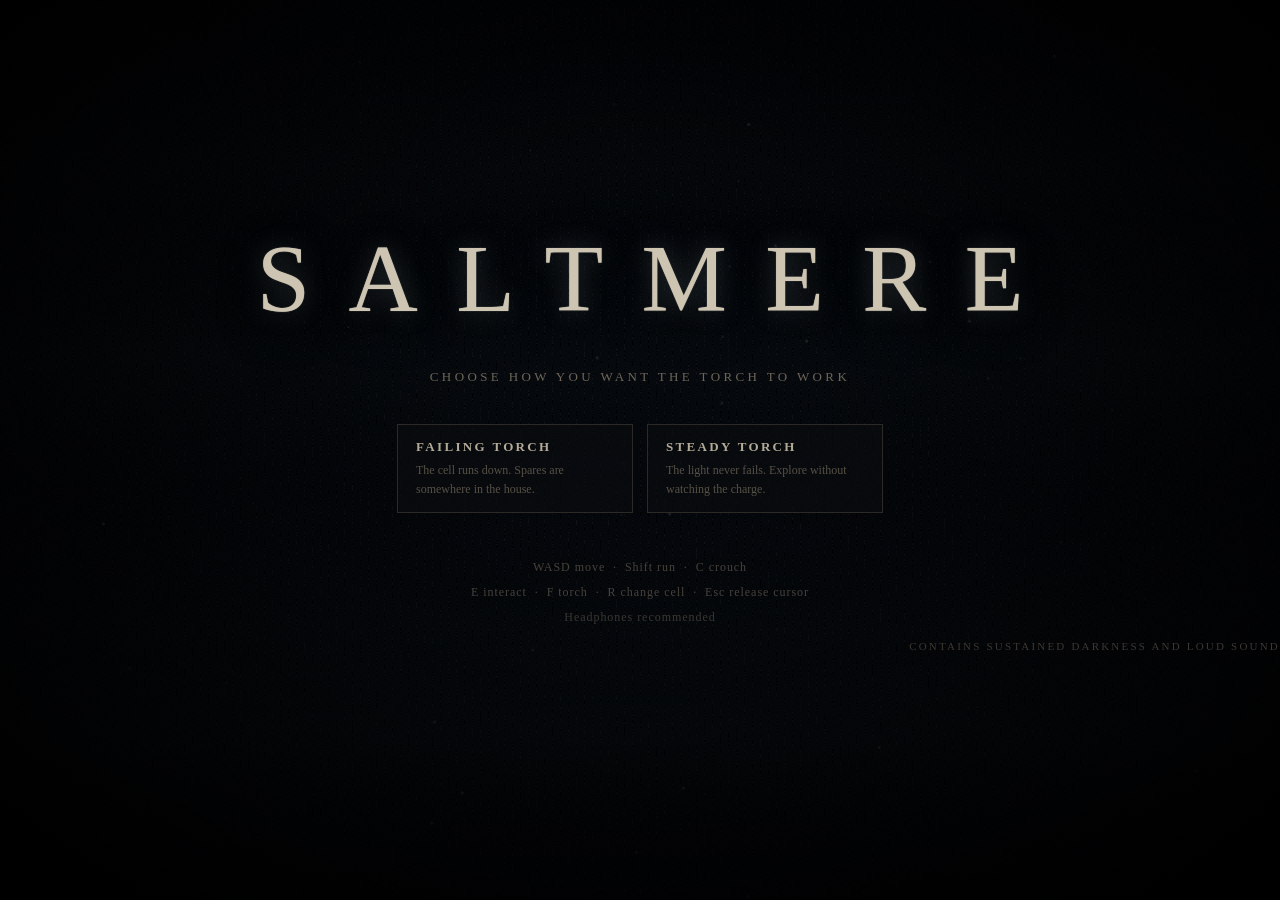
==== saltmere/index.html @ f0e635aa "Host SALTMERE on the site, behind its own Games button The game is the Vite build served as a static" ====
<!doctype html>
<html lang="en">
<head>
	<meta charset="utf-8" />
	<meta name="viewport" content="width=device-width, initial-scale=1" />
	<title>SALTMERE</title>
	<style>
		:root { color-scheme: dark; }
		* { margin: 0; padding: 0; box-sizing: border-box; }
		html, body { width: 100%; height: 100%; overflow: hidden; background: #000; }
		body { font-family: "Iowan Old Style", Palatino, Georgia, serif; color: #cfc9be; }
		canvas { display: block; }

		#hud { position: fixed; inset: 0; pointer-events: none; user-select: none; }

		/* Interaction prompt — deliberately small and low-contrast. */
		#prompt {
			position: absolute; left: 50%; top: 56%; transform: translateX(-50%);
			font-size: 15px; letter-spacing: .04em; color: #b8b2a6;
			opacity: 0; transition: opacity .18s ease; text-shadow: 0 1px 3px #000;
		}
		#prompt.on { opacity: .85; }

		/* Mara's internal line. Never more than one sentence. */
		#subtitle {
			position: absolute; left: 50%; bottom: 12%; transform: translateX(-50%);
			max-width: 46ch; text-align: center; font-size: 17px; line-height: 1.5;
			font-style: italic; color: #c9c3b7; opacity: 0;
			transition: opacity 1.1s ease; text-shadow: 0 2px 6px #000;
		}
		#subtitle.on { opacity: .92; }

		#vignette {
			position: absolute; inset: 0;
			background: radial-gradient(ellipse at center, transparent 42%, rgba(0,0,0,.72) 100%);
		}

		/* Fade layer used for blackouts, blinks, and scene transitions. */
		#fade {
			position: absolute; inset: 0; background: #000; opacity: 1;
			transition: opacity 1.6s ease;
		}

		/* ---- title ----
		   The old one was tasteful, which is the wrong register entirely. This
		   is a photograph of a drowned room: something breathing behind the
		   title, water-light crawling on it, and a figure that is only ever
		   almost there. */
		#title {
			position: fixed; inset: 0; display: flex; flex-direction: column;
			align-items: center; justify-content: center; gap: 2.2rem;
			background: #000; z-index: 10; cursor: pointer; overflow: hidden;
		}
		#title canvas.tbg {
			position: absolute; inset: 0; width: 100%; height: 100%;
			z-index: 0; opacity: .92;
		}
		#title .tvig {
			position: absolute; inset: 0; z-index: 1; pointer-events: none;
			background:
				radial-gradient(ellipse at 50% 46%, transparent 18%, rgba(0,0,0,.55) 58%, #000 92%);
		}
		#title > *:not(canvas):not(.tvig) { position: relative; z-index: 2; }

		#title h1 {
			font-size: clamp(2.8rem, 10vw, 6rem); font-weight: 400;
			letter-spacing: .40em; text-indent: .40em;
			color: #cdc4b2;
			text-shadow:
				0 0 1px rgba(220,212,196,.7),
				0 0 26px rgba(140,160,170,.30),
				0 10px 44px rgba(0,0,0,.95);
			animation: tflick 7s infinite steps(1);
		}
		/* Mains-frequency stutter, not a smooth pulse. */
		@keyframes tflick {
			0%,  6%   { opacity: 1;   }
			6.5%      { opacity: .28; }
			7%        { opacity: .95; }
			7.4%      { opacity: .42; }
			8%,  61%  { opacity: 1;   }
			61.6%     { opacity: .18; }
			62.3%     { opacity: 1;   }
			83%       { opacity: 1;   }
			83.4%     { opacity: .55; }
			84%, 100% { opacity: 1;   }
		}

		#title .sub {
			font-size: 13px; letter-spacing: .26em; color: #6d6659;
			text-transform: uppercase;
			animation: tbreathe 4.5s ease-in-out infinite;
		}
		@keyframes tbreathe { 0%,100%{opacity:.35} 50%{opacity:.85} }

		/* The two ways to play. Deliberately plain: this is a choice about how
		   punishing the dark is, not a difficulty boast, so neither is styled as
		   the recommended one. */
		#modes {
			display: flex; gap: 14px; z-index: 2; flex-wrap: wrap;
			justify-content: center; margin: 4px 0 6px;
		}
		#title .mode {
			appearance: none; cursor: pointer; text-align: left;
			background: rgba(12,14,17,.55);
			border: 1px solid #2b2a26;
			padding: 14px 18px; max-width: 236px;
			color: #8a8375; font-family: inherit;
			transition: border-color .25s ease, color .25s ease, background .25s ease;
		}
		#title .mode b {
			display: block; font-size: 13px; letter-spacing: .18em;
			text-transform: uppercase; color: #b3aa98; margin-bottom: 6px;
		}
		#title .mode span {
			display: block; font-size: 12px; line-height: 1.55; color: #575146;
		}
		#title .mode:hover, #title .mode:focus-visible {
			border-color: #6d6455; color: #c9c0ad;
			background: rgba(20,23,27,.72); outline: none;
		}
		#title .mode:hover b, #title .mode:focus-visible b { color: #e2d8c2; }
		#title .mode:hover span, #title .mode:focus-visible span { color: #7d7566; }

		#title .keys {
			font-size: 12px; color: #46423b; line-height: 2.1;
			text-align: center; letter-spacing: .08em;
		}

		/* Darkness closing in. Driven from main.js by how long she has been
		   unlit — a vignette that tightens is the cheapest way to make the dark
		   feel like it is doing something rather than merely being dim. */
		#dark-vig {
			position: fixed; inset: 0; z-index: 4; pointer-events: none;
			opacity: 0; transition: opacity .8s linear;
			background: radial-gradient(ellipse at center,
				rgba(0,0,0,0) 24%, rgba(0,0,0,.55) 62%, rgba(0,0,0,.92) 100%);
		}
		#title .twarn {
			position: absolute; bottom: 1.6rem; left: 50%;
			transform: translateX(-50%); z-index: 2;
			font-size: 11px; letter-spacing: .2em; text-transform: uppercase;
			color: #3d3833;
		}
		#title.hidden { opacity: 0; pointer-events: none; transition: opacity 1.4s ease; }

		/* ---- opening cutscene ---- */
		#cutscene {
			position: fixed; inset: 0; z-index: 20; background: #000;
			display: flex; align-items: center; justify-content: center;
			cursor: pointer; transition: opacity 1.8s ease;
		}
		#cutscene.done { opacity: 0; pointer-events: none; }
		#cutscene .cs-bg {
			position: absolute; inset: 0;
			background:
				radial-gradient(ellipse at 50% 120%, rgba(38,52,66,.55) 0%, transparent 62%),
				linear-gradient(180deg, #000 40%, #05080c 100%);
		}
		#cutscene .cs-text {
			position: relative; max-width: 30ch; padding: 0 2rem;
			text-align: center; font-size: clamp(1.05rem, 2.1vw, 1.5rem);
			line-height: 1.75; color: #b9b2a5; letter-spacing: .015em;
			opacity: 0; transition: opacity 1.5s ease;
		}
		#cutscene .cs-text.on { opacity: 1; }
		#cutscene .cs-text.cs-title {
			max-width: none; font-size: clamp(2.4rem, 8vw, 5rem);
			letter-spacing: .42em; text-indent: .42em; color: #9c958a;
		}
		#cutscene .cs-skip {
			position: absolute; bottom: 2.2rem; left: 50%; transform: translateX(-50%);
			font-size: 12px; letter-spacing: .12em; color: #4a463f; text-transform: uppercase;
			transition: opacity 2s ease;
		}
		#cutscene .cs-skip.faded { opacity: .28; }
		#cutscene .cs-skip b { color: #6b665c; font-weight: 400; }

		/* ---- note reader ---- */
		/* Left half is the note as an object; right half is the transcription.
		   The handwriting is genuinely hard to read, which is the point — the
		   transcript is what the player actually reads. */
		#note-reader {
			position: fixed; inset: 0; z-index: 15;
			display: flex; align-items: center; justify-content: center;
			opacity: 0; pointer-events: none; transition: opacity .35s ease;
		}
		#note-reader.on { opacity: 1; pointer-events: auto; }
		#note-reader .nr-scrim {
			position: absolute; inset: 0;
			background: radial-gradient(ellipse at center, rgba(0,0,0,.82) 0%, rgba(0,0,0,.96) 100%);
			backdrop-filter: blur(2px);
		}
		#note-reader .nr-panel {
			position: relative; display: grid; grid-template-columns: 1fr 1fr;
			gap: clamp(1rem, 4vw, 3.5rem); width: min(1180px, 92vw);
			max-height: 86vh; align-items: center;
		}
		#note-reader .nr-hand {
			font-family: "Snell Roundhand", "Apple Chancery", "Segoe Script",
				"Brush Script MT", cursive;
			font-size: clamp(1rem, 1.7vw, 1.45rem); line-height: 1.85;
			color: #2a2115; white-space: pre-wrap; overflow: hidden;
			background: linear-gradient(150deg, #d9cfb4 0%, #cdc09f 45%, #b9ab88 100%);
			padding: clamp(1.4rem, 3vw, 2.6rem);
			box-shadow: 0 18px 60px rgba(0,0,0,.75), inset 0 0 60px rgba(90,70,40,.35);
			transform: rotate(-1.1deg); max-height: 78vh;
		}
		/* Typed and printed sources are not handwritten. */
		#note-reader .nr-hand.hand-typed {
			font-family: "Courier New", Courier, monospace;
			font-size: clamp(.8rem, 1.15vw, 1rem); line-height: 1.7;
			letter-spacing: .01em; transform: rotate(.7deg);
		}
		#note-reader .nr-hand.hand-print {
			font-family: "Iowan Old Style", Palatino, Georgia, serif;
			font-size: clamp(.85rem, 1.2vw, 1.05rem); line-height: 1.65;
			transform: rotate(.4deg);
			background: linear-gradient(160deg, #cfc7b2 0%, #bdb49a 100%);
		}
		#note-reader .nr-transcript {
			font-family: "Iowan Old Style", Palatino, Georgia, serif;
			color: #d6cfc0; max-height: 78vh; overflow-y: auto; padding-right: 1rem;
		}
		#note-reader .nr-num {
			font-family: "Iowan Old Style", Palatino, Georgia, serif;
			font-size: 12px; letter-spacing: .22em; text-transform: uppercase;
			color: #6d6558; margin-bottom: .55rem;
		}
		#note-reader .nr-found {
			margin-top: 1.4rem; font-size: 12px; letter-spacing: .16em;
			text-transform: uppercase; color: #5c564c;
		}
		#note-reader .nr-transcript h2 {
			font-size: clamp(1.05rem, 1.5vw, 1.35rem); font-weight: 400;
			letter-spacing: .16em; text-transform: uppercase;
			color: #8f887a; margin-bottom: 1.4rem;
			border-bottom: 1px solid #3a352d; padding-bottom: .8rem;
		}
		#note-reader .nr-transcript pre {
			font-family: inherit; white-space: pre-wrap;
			font-size: clamp(.95rem, 1.35vw, 1.2rem); line-height: 1.85;
			color: #ded7c8;
		}
		#note-reader .nr-after {
			margin-top: 1.8rem; padding-top: 1.2rem; border-top: 1px solid #3a352d;
			font-style: italic; color: #9c8f7a;
			font-size: clamp(.9rem, 1.25vw, 1.1rem);
		}
		#note-reader .nr-close {
			margin-top: 2.2rem; font-size: 12px; letter-spacing: .14em;
			text-transform: uppercase; color: #55504a;
		}
		#note-reader .nr-close b { color: #7d766a; font-weight: 400; }
		@media (max-width: 860px) {
			#note-reader .nr-panel { grid-template-columns: 1fr; }
			#note-reader .nr-hand { display: none; }
		}
	
		#ending {
			position: fixed; inset: 0; z-index: 40; background: #050608;
			display: flex; flex-direction: column; align-items: center;
			justify-content: center; gap: 2rem; padding: 6vh 8vw;
			opacity: 0; transition: opacity 3s ease; overflow-y: auto;
		}
		#ending.on { opacity: 1; }
		#ending h1 {
			font-size: clamp(1.4rem, 3vw, 2.1rem); font-weight: 400;
			letter-spacing: .5em; text-indent: .5em; color: #8e8779;
		}
		#ending pre {
			font-family: "Iowan Old Style", Palatino, Georgia, serif;
			white-space: pre-wrap; max-width: 60ch; text-align: left;
			font-size: clamp(1rem, 1.5vw, 1.2rem); line-height: 1.9; color: #cfc8b9;
		}
		#ending .e-end {
			margin-top: 2rem; font-size: 12px; letter-spacing: .42em;
			text-indent: .42em; color: #4a463f;
		}
	</style>
  <script type="module" crossorigin src="/saltmere/assets/index-Cx9FL3kt.js"></script>
</head>
<body>
	<div id="hud">
		<div id="vignette"></div>
		<div id="dark-vig"></div>
		<div id="prompt"></div>
		<div id="subtitle"></div>
		<div id="fade"></div>
	</div>

	<div id="title">
		<canvas class="tbg"></canvas>
		<div class="tvig"></div>
		<h1>SALTMERE</h1>
		<div class="sub">Choose how you want the torch to work</div>
		<div id="modes">
			<button class="mode" data-mode="drain">
				<b>Failing torch</b>
				<span>The cell runs down. Spares are somewhere in the house.</span>
			</button>
			<button class="mode" data-mode="infinite">
				<b>Steady torch</b>
				<span>The light never fails. Explore without watching the charge.</span>
			</button>
		</div>
		<div class="keys">
			WASD move &nbsp;·&nbsp; Shift run &nbsp;·&nbsp; C crouch<br />
			E interact &nbsp;·&nbsp; F torch &nbsp;·&nbsp; R change cell &nbsp;·&nbsp; Esc release cursor<br />
			<span style="color:#3a3733">Headphones recommended</span>
		</div>
		<div class="twarn">Contains sustained darkness and loud sound</div>
	</div>

	<script>
	// Title background: black water, moving light on it, and something at the
	// far edge that surfaces about once a minute and is gone before you are
	// sure. Deliberately never fully resolved — the moment it is a clear shape
	// it stops being frightening and starts being a picture of a ghost.
	(function () {
		const c = document.querySelector('#title canvas.tbg');
		if (!c) return;
		const x = c.getContext('2d');
		let W, H;
		const fit = () => {
			W = c.width = Math.floor(innerWidth * Math.min(devicePixelRatio, 2));
			H = c.height = Math.floor(innerHeight * Math.min(devicePixelRatio, 2));
		};
		fit(); addEventListener('resize', fit);

		// Drifting motes — dust, or silt in water.
		const motes = Array.from({ length: 90 }, () => ({
			x: Math.random(), y: Math.random(),
			r: 0.4 + Math.random() * 1.6,
			s: 0.00004 + Math.random() * 0.00016,
			a: 0.04 + Math.random() * 0.16,
		}));

		let grainTick = 0;
		let t = 0;
		let nextFace = 9 + Math.random() * 14;
		let faceT = -99;
		let raf = 0;
		let stopped = false;

		// The game calls this the moment play begins. Without it the loop below
		// keeps running forever behind the hidden title screen, doing a full
		// getImageData/putImageData over ~3.7 MILLION pixels every frame — about
		// 4.5ms, which is a quarter of the frame budget spent on a screen nobody
		// is looking at.
		window.__stopTitleFX = function () {
			stopped = true;
			if (raf) cancelAnimationFrame(raf);
			c.width = c.height = 1;
		};

		function frame() {
			if (stopped) return;
			raf = requestAnimationFrame(frame);
			t += 1 / 60;

			x.fillStyle = '#04060a';
			x.fillRect(0, 0, W, H);

			// Slow caustic bands: light off water on a ceiling.
			for (let i = 0; i < 5; i++) {
				const yy = H * (0.18 + i * 0.17) + Math.sin(t * 0.22 + i) * H * 0.05;
				const g = x.createLinearGradient(0, yy - H * 0.16, 0, yy + H * 0.16);
				g.addColorStop(0, 'rgba(30,52,66,0)');
				g.addColorStop(0.5, `rgba(46,74,90,${0.05 + 0.035 * Math.sin(t * 0.5 + i * 2)})`);
				g.addColorStop(1, 'rgba(30,52,66,0)');
				x.fillStyle = g;
				x.fillRect(0, yy - H * 0.16, W, H * 0.32);
			}

			for (const m of motes) {
				m.y -= m.s;
				if (m.y < -0.02) { m.y = 1.02; m.x = Math.random(); }
				x.fillStyle = `rgba(150,168,180,${m.a})`;
				x.beginPath();
				x.arc(m.x * W, m.y * H, m.r * (W / 1400), 0, Math.PI * 2);
				x.fill();
			}

			// The thing at the back.
			if (t > nextFace) { faceT = 0; nextFace = t + 26 + Math.random() * 30; }
			if (faceT >= 0) {
				faceT += 1 / 60;
				const k = faceT / 3.4;
				if (k >= 1) { faceT = -99; }
				else {
					// Rises, hangs, sinks. Never brighter than a smudge.
					const env = Math.sin(k * Math.PI);
					const cx = W * 0.5, cy = H * (0.62 - env * 0.13);
					const r = W * 0.055;
					const g = x.createRadialGradient(cx, cy, 2, cx, cy, r * 3.4);
					g.addColorStop(0, `rgba(176,182,180,${0.15 * env})`);
					g.addColorStop(0.45, `rgba(120,132,136,${0.07 * env})`);
					g.addColorStop(1, 'rgba(0,0,0,0)');
					x.fillStyle = g;
					x.beginPath(); x.arc(cx, cy, r * 3.4, 0, Math.PI * 2); x.fill();

					// Two darker hollows where eyes would be. No mouth, no outline.
					x.fillStyle = `rgba(4,7,10,${0.28 * env})`;
					x.beginPath();
					x.ellipse(cx - r * 0.42, cy - r * 0.10, r * 0.19, r * 0.12, 0, 0, Math.PI * 2);
					x.ellipse(cx + r * 0.42, cy - r * 0.10, r * 0.19, r * 0.12, 0, 0, Math.PI * 2);
					x.fill();
				}
			}

			// Film grain, every other frame and at a coarse stride. A full-res
			// grain pass each frame costs more than the rest of the title
			// screen put together.
			if ((grainTick = (grainTick + 1) % 2) === 0) {
				const img = x.getImageData(0, 0, W, H);
				const d = img.data;
				for (let i = 0; i < d.length; i += 32) {
					const n = (Math.random() - 0.5) * 26;
					d[i] += n; d[i + 1] += n; d[i + 2] += n;
				}
				x.putImageData(img, 0, 0);
			}
		}
		frame();
	})();
	</script>

</body>
</html>
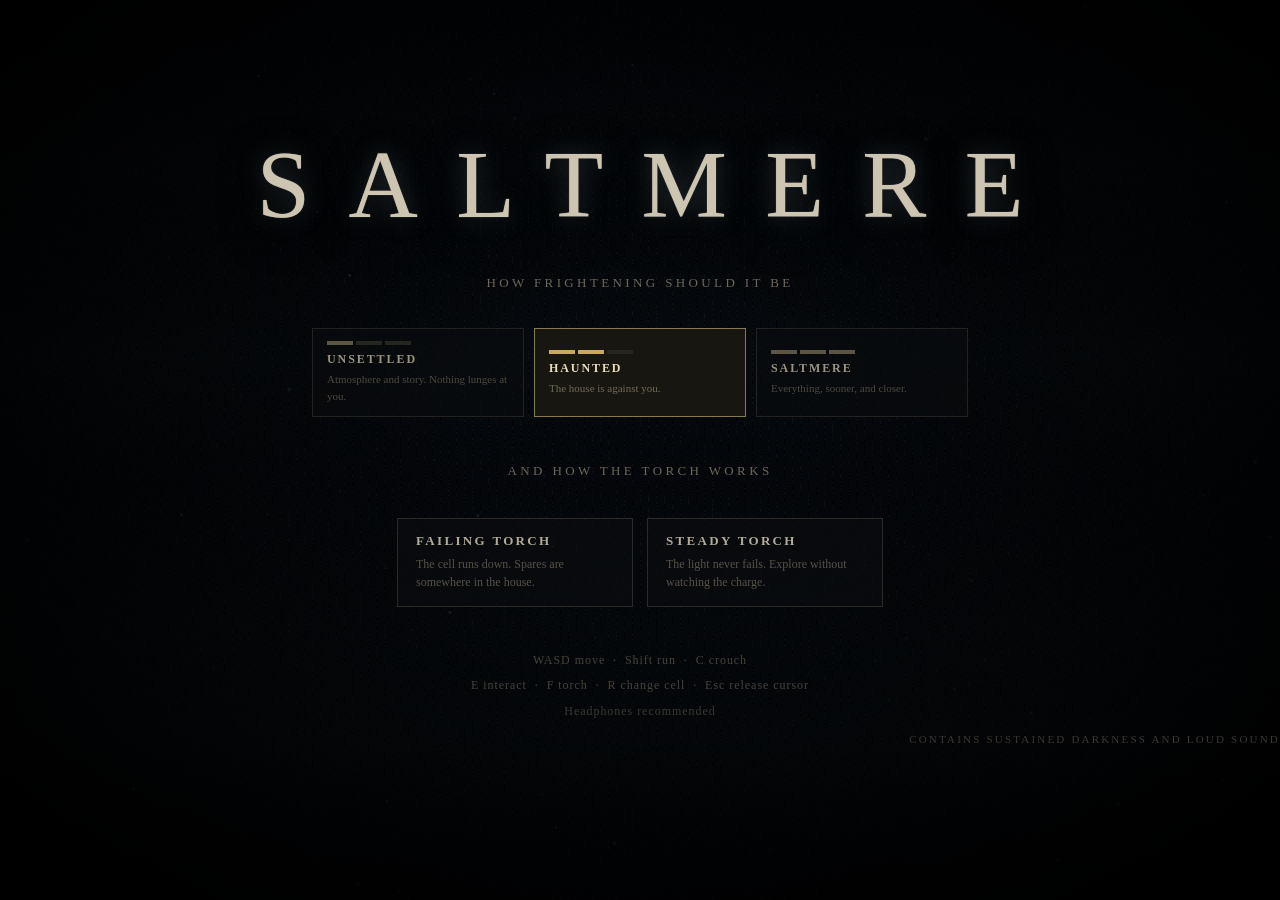
==== commit d816e850: "Add a three-level scare meter to Saltmere Three segments that fill, chosen on the title screen. It s" ====
--- a/saltmere/index.html
+++ b/saltmere/index.html
@@ -96,6 +96,29 @@
 		/* The two ways to play. Deliberately plain: this is a choice about how
 		   punishing the dark is, not a difficulty boast, so neither is styled as
 		   the recommended one. */
+		/* The scare meter. Three segments that fill rather than three words in a
+		   list, so the level reads as a quantity at a glance. The filled bars are
+		   the whole affordance — the labels only name what the bars already say. */
+		#fear { display:flex; gap:10px; z-index:2; flex-wrap:wrap; justify-content:center; margin:2px 0 10px; }
+		#title .fl {
+			appearance:none; cursor:pointer; text-align:left; width:212px;
+			background:rgba(10,12,15,.5); border:1px solid #232220; padding:12px 14px;
+			color:#6f6857; font-family:inherit;
+			transition:border-color .22s ease, background .22s ease, color .22s ease;
+		}
+		#title .fl b { display:block; font-size:12px; letter-spacing:.16em; text-transform:uppercase; color:#9c937f; margin:7px 0 4px; }
+		#title .fl span { display:block; font-size:11px; line-height:1.5; color:#4d483f; }
+		#title .fl .bars { display:flex; gap:3px; }
+		#title .fl .bars s { display:block; width:26px; height:4px; background:#26251f; text-decoration:none; }
+		#title .fl .bars s.on { background:#5d5544; }
+		#title .fl:hover, #title .fl:focus-visible { border-color:#57503f; background:rgba(18,20,24,.7); outline:none; }
+		#title .fl:hover b { color:#cbc0a6; }
+		/* Chosen. The bars go warm so the selection is visible without colour alone. */
+		#title .fl.sel { border-color:#8a7a52; background:rgba(28,25,18,.8); }
+		#title .fl.sel b { color:#e8dcbc; }
+		#title .fl.sel span { color:#726a5a; }
+		#title .fl.sel .bars s.on { background:#c8a95f; }
+
 		#modes {
 			display: flex; gap: 14px; z-index: 2; flex-wrap: wrap;
 			justify-content: center; margin: 4px 0 6px;
@@ -278,7 +301,7 @@
 			text-indent: .42em; color: #4a463f;
 		}
 	</style>
-  <script type="module" crossorigin src="/saltmere/assets/index-Cx9FL3kt.js"></script>
+  <script type="module" crossorigin src="/saltmere/assets/index-CCNoDWpp.js"></script>
 </head>
 <body>
 	<div id="hud">
@@ -293,7 +316,22 @@
 		<canvas class="tbg"></canvas>
 		<div class="tvig"></div>
 		<h1>SALTMERE</h1>
-		<div class="sub">Choose how you want the torch to work</div>
+		<div class="sub">How frightening should it be</div>
+		<div id="fear">
+			<button class="fl" data-fear="unsettled">
+				<i class="bars"><s class="on"></s><s></s><s></s></i>
+				<b>Unsettled</b><span>Atmosphere and story. Nothing lunges at you.</span>
+			</button>
+			<button class="fl sel" data-fear="haunted">
+				<i class="bars"><s class="on"></s><s class="on"></s><s></s></i>
+				<b>Haunted</b><span>The house is against you.</span>
+			</button>
+			<button class="fl" data-fear="saltmere">
+				<i class="bars"><s class="on"></s><s class="on"></s><s class="on"></s></i>
+				<b>Saltmere</b><span>Everything, sooner, and closer.</span>
+			</button>
+		</div>
+		<div class="sub">And how the torch works</div>
 		<div id="modes">
 			<button class="mode" data-mode="drain">
 				<b>Failing torch</b>
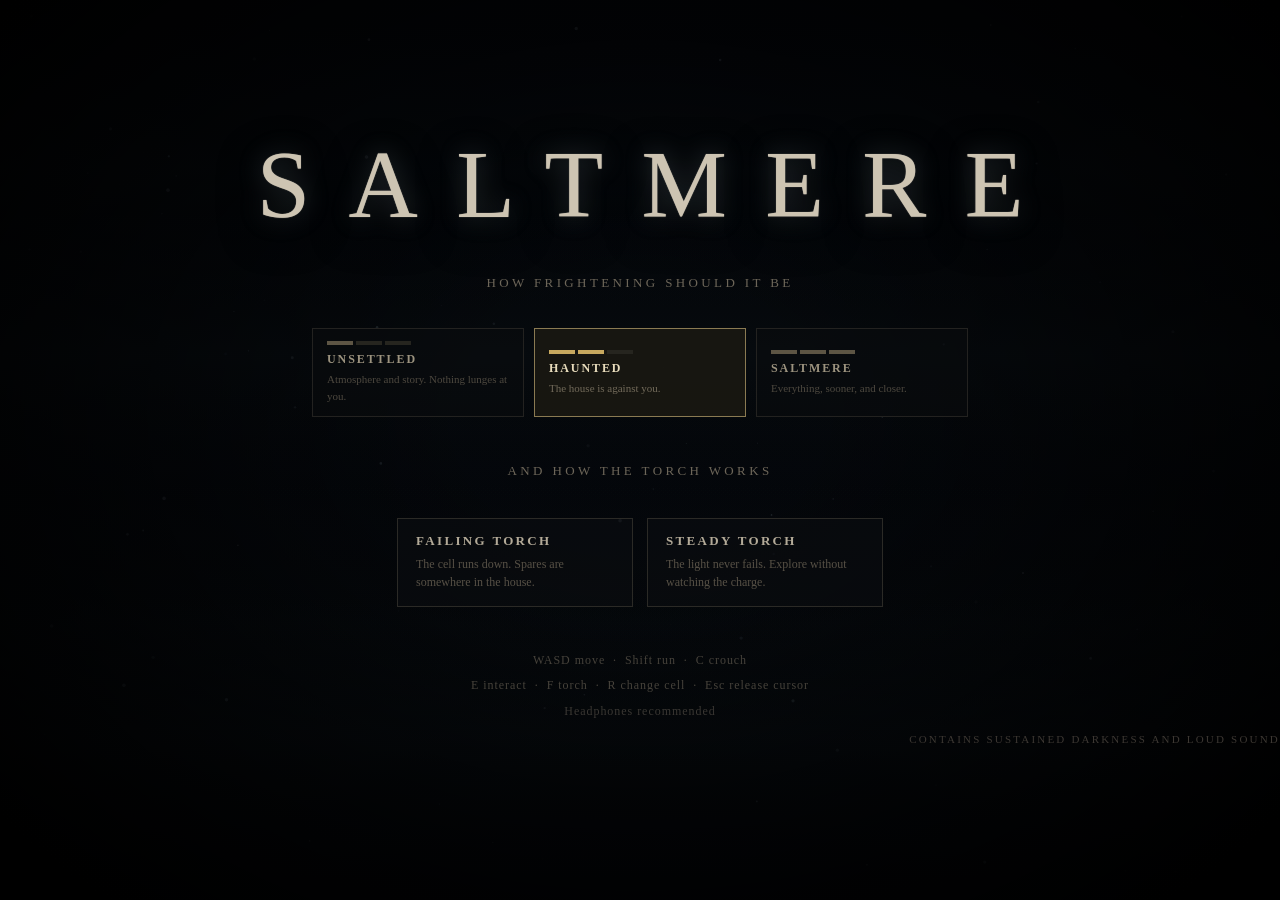
==== commit aebad66a: "Make the yamete clip actually audible It was weight 0.4 in a pool where everything else is 2 to 10, " ====
--- a/saltmere/index.html
+++ b/saltmere/index.html
@@ -301,7 +301,7 @@
 			text-indent: .42em; color: #4a463f;
 		}
 	</style>
-  <script type="module" crossorigin src="/saltmere/assets/index-CCNoDWpp.js"></script>
+  <script type="module" crossorigin src="/saltmere/assets/index-CvzXXs-Z.js"></script>
 </head>
 <body>
 	<div id="hud">
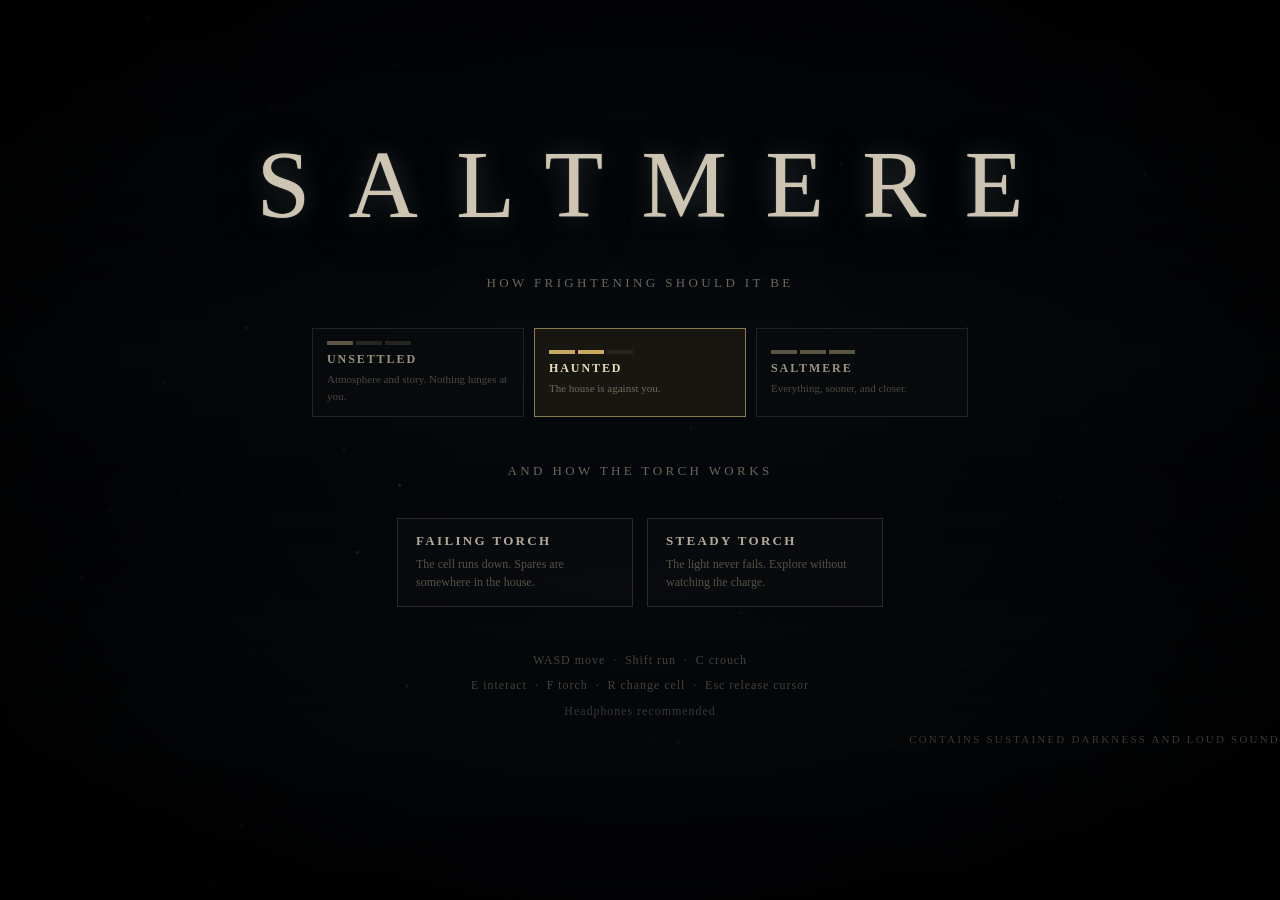
==== commit 145a787c: "Let the yamete clip fire in any room Waiting for an unlit room was a third gate on something already" ====
--- a/saltmere/index.html
+++ b/saltmere/index.html
@@ -301,7 +301,7 @@
 			text-indent: .42em; color: #4a463f;
 		}
 	</style>
-  <script type="module" crossorigin src="/saltmere/assets/index-CvzXXs-Z.js"></script>
+  <script type="module" crossorigin src="/saltmere/assets/index-Dns0pikT.js"></script>
 </head>
 <body>
 	<div id="hud">
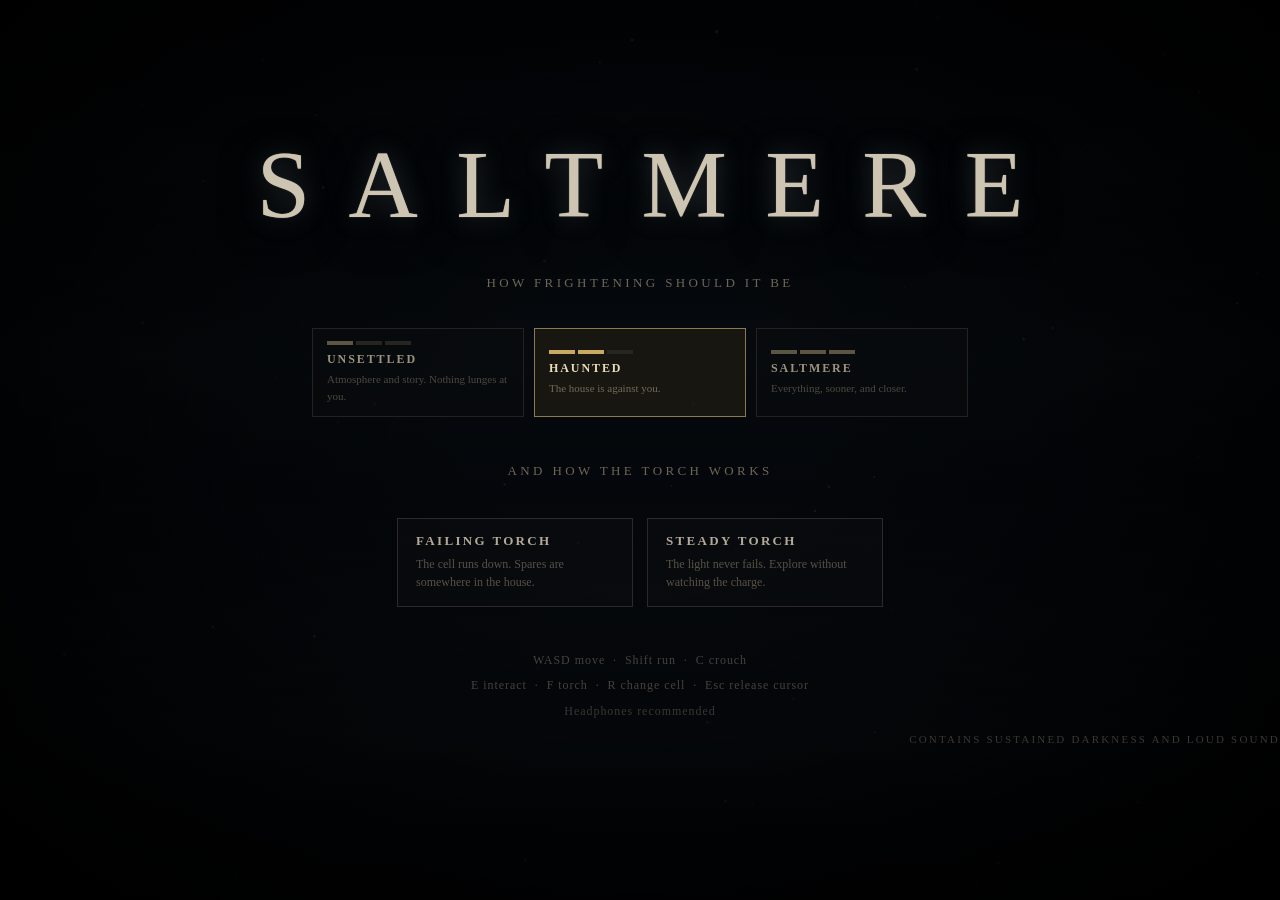
==== commit 9f4b2871: "Furnish the first floor and the attic Both upper storeys had geometry, doors, windows and lights and" ====
--- a/saltmere/index.html
+++ b/saltmere/index.html
@@ -301,7 +301,7 @@
 			text-indent: .42em; color: #4a463f;
 		}
 	</style>
-  <script type="module" crossorigin src="/saltmere/assets/index-Dns0pikT.js"></script>
+  <script type="module" crossorigin src="/saltmere/assets/index-C4aH3K44.js"></script>
 </head>
 <body>
 	<div id="hud">
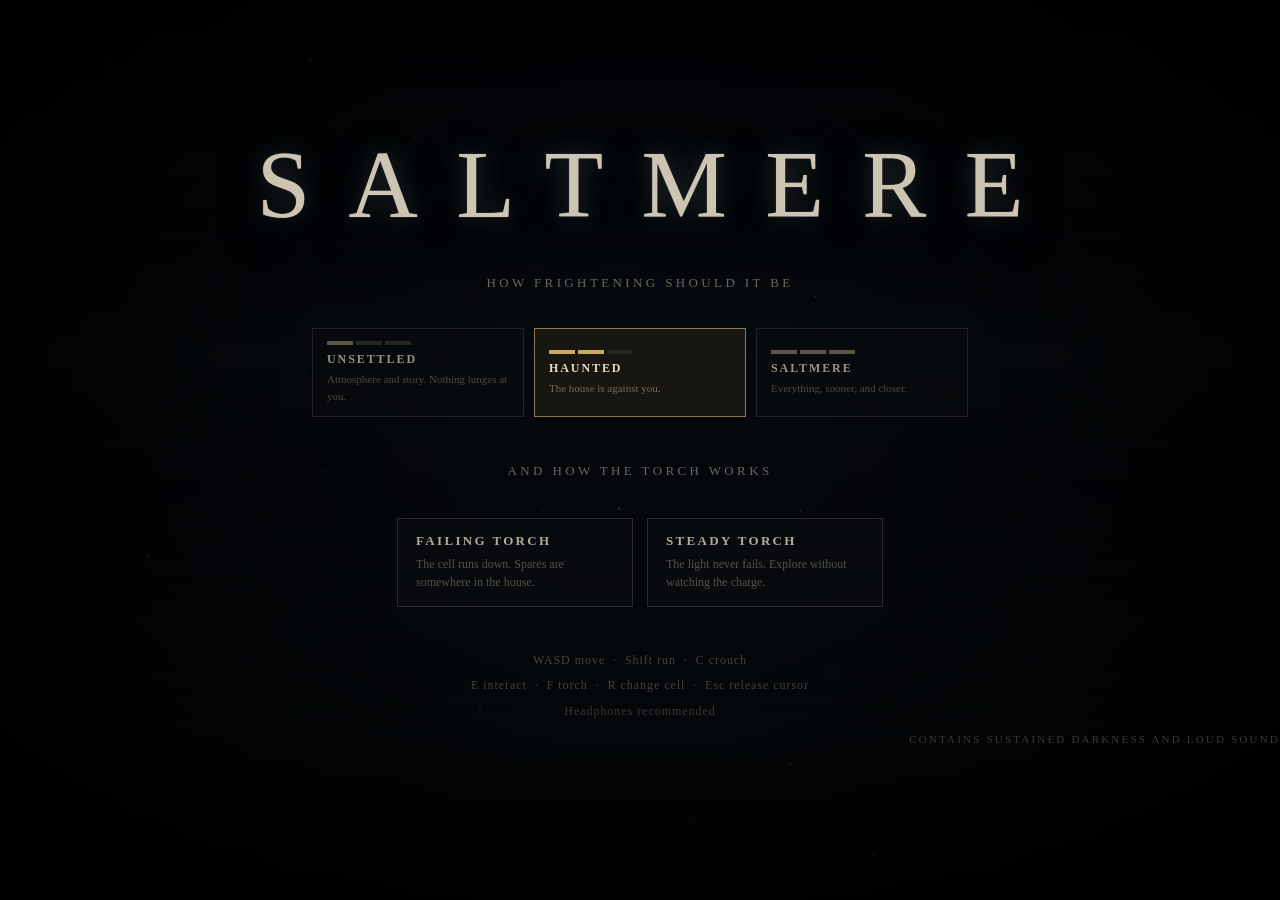
==== commit 1a04875a: "Shorten the torch and unclip three pieces of upstairs furniture Torch: a full cell now burns 195s in" ====
--- a/saltmere/index.html
+++ b/saltmere/index.html
@@ -301,7 +301,7 @@
 			text-indent: .42em; color: #4a463f;
 		}
 	</style>
-  <script type="module" crossorigin src="/saltmere/assets/index-C4aH3K44.js"></script>
+  <script type="module" crossorigin src="/saltmere/assets/index-4aeg_Erx.js"></script>
 </head>
 <body>
 	<div id="hud">
